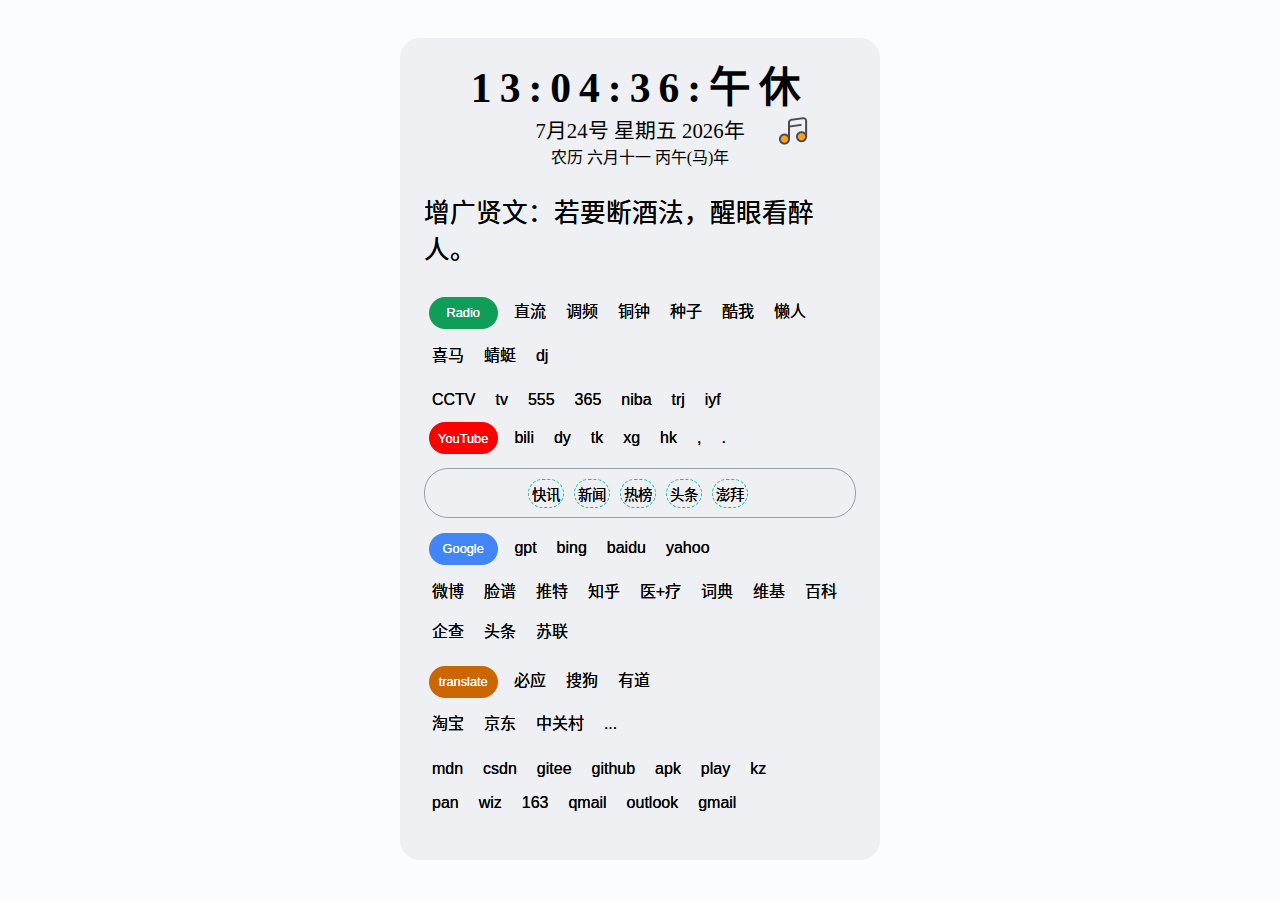
==== index.html @ 8d487eba "fv4fv4f4" ====
<!doctype html>
<html lang="zh-CN">
<head>
<meta charset="utf-8">
<meta http-equiv="X-UA-Compatible" content="IE=edge,chrome=1">
<title>lgc.ss</title>
<link rel="icon" href="0search.png">

<script>
if(/Android|webOS|iPhone|iPod|iPad|BlackBerry/i.test(navigator.userAgent)){
window.location.href='mini.html';
}else{}
</script>

<link rel="stylesheet" href="pc.css">
</head>

<body>
<main class="pcminibj">
<div class="kuandu">

<header class="sijianjz">
<div class="sengyinjz">
<span class="time">
<span id="shijian"></span>
</span>

<span class="sengyins" id="sengyin">
<img class="syimg" id="syanniu" src="1sengyin.png" alt="声音">
</span>
</div>
</header>

<section class="confucius">
<span id="ziyue"></span>
</section>

<article>
<div>
<button class="zhilian zgzs" zhilianurl="https://www.radio.cn/pc-portal/erji/radioStation.html">Radio</button>

<!-- 直流弹窗 -->
<button id="zlweisi">直流</button>
<!-- 直流遮罩层,点击任何地方关闭直流弹窗 -->
<div class="zlzzcs" id="zlzzc"></div>
<!-- 直流链接 -->
<div class="zllianjies" id="zllianjie">

<div>
<button class="zhilian" zhilianurl="https://ic6.101.ru:8000/stream/trust/mp3/128/263">大自然</button>
<button class="zhilian" zhilianurl="https://uk2.streamingpulse.com/ssl/vcr1">威尼斯</button>
<button class="zhilian" zhilianurl="https://mpc1.mediacp.eu/stream/globaltopcharts">贝多芬</button>
<button class="zhilian" zhilianurl="https://mpc1.mediacp.eu/stream/allchamberwithpiano">协奏曲</button>
</div>

<div>
<button class="zhilian" zhilianurl="https://mpc1.mediacp.eu/stream/solojazzguitar">吉他</button>
<button class="zhilian" zhilianurl="https://25083.live.streamtheworld.com/KUSCMP128_SC">古典</button>
<button class="zhilian" zhilianurl="https://ice1.streeemer.com:8020/radio.mp3">波束</button>
<button class="zhilian" zhilianurl="https://ais-sa5.cdnstream1.com/b22139_128mp3">爵士</button>
</div>

<div>
<button class="zhilian" zhilianurl="https://radiorecord.hostingradio.ru/rus96.aacp">混音</button>
<button class="zhilian" zhilianurl="https://listen.soulradio.us/us">经典</button>
<button class="zhilian" zhilianurl="https://gal.bitsyu.net/8102.php">古兰</button>
</div>

<div>
<button class="zhilian" zhilianurl="http://ezfm.cri.cn">轻松</button>
<button class="zhilian" zhilianurl="https://fm.douban.com">豆瓣</button>
</div>

</div>

<!-- fm弹窗 -->
<button id="fmweisi">调频</button>
<!-- fm遮罩层,点击任何地方关闭fm弹窗 -->
<div class="fmzzcs" id="fmzzc"></div>
<!-- fm链接 -->
<div class="fmlianjies" id="fmlianjie">

<div>
<button class="zhilian" zhilianurl="https://www.youtube.com/results?search_query=老梁通史">老梁</button>
<button class="zhilian" zhilianurl="https://www.youtube.com/@jackliu8858/playlists">听知识</button>
<button class="zhilian" zhilianurl="https://www.youtube.com/@user-zk3yu9gk4y/playlists">相声社</button>
</div>

<div>
<button class="zhilian" zhilianurl="https://www.youtube.com/results?search_query=韩钢">韩钢</button>
<button class="zhilian" zhilianurl="https://www.youtube.com/results?search_query=沈志华">沈志华</button>
<button class="zhilian" zhilianurl="https://www.youtube.com/results?search_query=袁腾飞会员">袁腾飞</button>
<button class="zhilian" zhilianurl="https://www.youtube.com/@Laozivip-up/videos">翟山鹰</button>
<!-- <button class="zhilian" zhilianurl="https://www.youtube.com/@Liyikanshijie">李毅</button>
<button class="zhilian" zhilianurl="https://www.youtube.com/hashtag/这就是中国">张维为</button>
<button class="zhilian" zhilianurl="https://www.youtube.com/@user-nw8oo2pk6w/videos">周孝正</button> -->
</div>

<div>
<button class="zhilian" zhilianurl="https://www.youtube.com/@tvbstalk/videos">新闻</button>
</div>

<div>
<!-- <button><mark>右派</mark></button> -->
<button class="zhilian" zhilianurl="https://www.rfi.fr/cn/直播">法广</button>
<button class="zhilian" zhilianurl="https://www.soundofhope.org/audio">希望之声</button>
<button class="zhilian" zhilianurl="https://rfa-ingest.akamaized.net/hls/live/2040699/RFA_AUDIO_LIVE1/master.m3u8">自由亚洲</button>
<button class="zhilian" zhilianurl="https://www.voachinese.com/live/audio/46">美国之音</button>
</div>

<div>
<button class="zhilian" zhilianurl="https://www.ntdtv.com/gb/television">唐人</button>
<button class="zhilian" zhilianurl="https://www.youtube.com/@MJ.history/playlists">明鏡歷史</button>
<button class="zhilian" zhilianurl="https://www.youtube.com/results?search_query=解密时刻">解密时刻</button>
<!-- <button class="zhilian" zhilianurl="https://www.youtube.com/@TieZhengRuShan/playlists">追查國際</button> -->
</div>

</div>

<button class="sousuo" sousuourl="https://tonzhon.com" s="/search?keyword=">铜钟</button>
<button class="sousuo" sousuourl="https://www.zz123.com" s="/search/?key=">种子</button>
<button class="sousuo" sousuourl="https://www.kuwo.cn" s="/search/list?key=">酷我</button>

<button class="sousuo" sousuourl="https://www.lrts.me" s="/search/book/">懒人</button>
<button class="sousuo" sousuourl="https://www.ximalaya.com" s="/so/">喜马</button>
<button class="sousuo" sousuourl="https://www.qingting.fm" s="/search/all/">蜻蜓</button>

<button class="sousuo" sousuourl="https://www.vvvdj.com" s="/search/so?key=">dj</button>
</div>

<div class="sxjianju">
<div>
<button class="sousuo" sousuourl="https://search.cctv.com" s="/search.php?qtext=">CCTV</button>

<!-- tv卫视弹窗 -->
<button id="tvweisi">tv</button>
<!-- tv遮罩层,点击任何地方关闭tv弹窗 -->
<div class="tvzzcs" id="tvzzc"></div>
<!-- tv卫视链接 -->
<div class="tvlianjies" id="tvlianjie">

<div>
<button class="zhilian" zhilianurl="https://tv.cctv.com/live/cctv13/">央视</button>
<button class="zhilian" zhilianurl="http://v.iqilu.com">山东</button>
<button class="zhilian" zhilianurl="http://www.hznet.tv/live/index.shtml?id=1">菏泽</button>
<button class="zhilian" zhilianurl="http://www.qtv.com.cn/live/tv/">青岛</button>
</div>

<div>
<button class="zhilian" zhilianurl="https://news.tvb.com/tc/live/83">香港</button>
<button class="zhilian" zhilianurl="http://www.imastv.com/live/live.shtml">澳门</button>
<button class="zhilian" zhilianurl="https://news.ttv.com.tw/Videolist">台湾</button>
</div>

<div>
<button class="zhilian" zhilianurl="https://www.gstv.com.cn/zxc.jhtml">甘肃</button>
<button class="zhilian" zhilianurl="http://www.xjtvs.com.cn/jlmxjtv2022/2wzgbcslm/zb/29322654.shtml">新疆</button>
<button class="zhilian" zhilianurl="https://www.btzx.com.cn/special/bofang/btzxjmd/index.shtml">兵团</button>
<button class="zhilian" zhilianurl="https://www.nmtv.cn/folder84/folder86/folder137">内蒙</button>
<button class="zhilian" zhilianurl="https://www.vtibet.cn/html/CHAL1492477520535104/2021111212835975309/index.shtml">西藏</button>
</div>

<div>
<button class="zhilian" zhilianurl="https://www.btime.com/btv/btvsy_index">北京</button>
<button class="zhilian" zhilianurl="https://live.kankanews.com/huikan">上海</button>
<button class="zhilian" zhilianurl="https://www.gdtv.cn/tvChannelDetail/43">广东</button>
<button class="zhilian" zhilianurl="https://www.sztv.com.cn/dianshi.shtml?id=7867">深圳</button>
<button class="zhilian" zhilianurl="https://www.gzstv.com/tv/ch01">贵州</button>
</div>

</div>

<button class="sousuo" sousuourl="https://www.555yy1.com" s="/vodsearch/-------------.html?wd=">555</button>
<button class="sousuo" sousuourl="https://www.cctv365.co" s="/vodsearch/-------------.html?wd=">365</button>
<button class="weiba" weibaurl="https://www.nivod.tv" s="/search.html?keyword=" sq="&catId=1">niba</button>
<button class="sousuo" sousuourl="https://www.tangrenjie.tv" s="/vod/search.html?wd=">trj</button>
<button class="sousuo" sousuourl="https://www.iyf.tv" s="/search/">iyf</button>
</div>

<div>
<button class="sousuo youtube" sousuourl="https://www.youtube.com" s="/results?search_query=">YouTube</button>
<button class="sousuo" sousuourl="https://search.bilibili.com" s="/all?keyword=">bili</button>
<!-- <button class="sousuo" sousuourl="https://www.kuaishou.com" s="/search/video?searchKey=">ks</button> -->
<button class="sousuo" sousuourl="https://www.douyin.com" s="/search/">dy</button>
<button class="sousuo" sousuourl="https://www.tiktok.com" s="/search?q=">tk</button>
<button class="sousuo" sousuourl="https://www.ixigua.com" s="/search/">xg</button>
<button class="sousuo" sousuourl="https://www.baidu.com" s="/sf/vsearch?pd=video&tn=&wd=">hk</button>
<button class="sousuo" sousuourl="https://www.xvideos.com" s="/?k=">,</button>
<button class="sousuo" sousuourl="https://missav.com/cn" s="/search/">.</button>
</div>
</div>

<ul id="lianxiang"></ul>
<div class="txhezis" id="txhezi">

<form class="formkuan" action="https://www.bing.com/search?setmkt=en-US&" autocapitalize="off" autocorrect="off" autocomplete="off" spellcheck="false" target="_blank">
<input class="inputkuan" id="searchinput" type="search" name="q">
</form>

<div class="qingcus" id="qingcu">
<span class="svgtubiao">
<svg focusable="false" xmlns="http://www.w3.org/2000/svg" viewBox="0 0 24 24"><path d="M19 6.41L17.59 5 12 10.59 6.41 5 5 6.41 10.59 12 5 17.59 6.41 19 12 13.41 17.59 19 19 17.59 13.41 12z"></path></svg>
</span>
</div>

<div class="newss" id="news">
<div class="swiper">
<div class="swiper-wrapper">

<div class="swiper-slide">
<button class="zhilian xinwen" zhilianurl="https://www.google.com/alerts">快讯</button>
<button class="zhilian xinwen" zhilianurl="https://news.google.com/home?hl=en-US">新闻</button>
<button class="zhilian xinwen" zhilianurl="https://top.baidu.com/board?tab=realtime">热榜</button>
<button class="zhilian xinwen" zhilianurl="https://i.snssdk.com/feoffline/hotspot_and_local/html/hot_list/index.html">头条</button>
<button class="zhilian xinwen" zhilianurl="https://m.thepaper.cn/">澎拜</button>
<button class="zhilian xinwen" zhilianurl="https://www.fmprc.gov.cn/">外交部</button>

<button class="zhilian xinwen" zhilianurl="https://cn.wsj.com">华尔街</button>
<button class="zhilian xinwen" zhilianurl="https://cn.nytimes.com">纽约</button>
<button class="zhilian xinwen" zhilianurl="https://www.rfi.fr/cn/">法广</button>
<button class="zhilian xinwen" zhilianurl="https://www.dw.com/zh/">德国</button>
<button class="zhilian xinwen" zhilianurl="https://sputniknews.cn">苏联</button>

<button class="zhilian xinwen" zhilianurl="https://www.ntdtv.com/gb/instant-news.html">唐人</button>
<button class="zhilian xinwen" zhilianurl="https://www.rfa.org/mandarin/Xinwen">亚洲</button>
<button class="zhilian xinwen" zhilianurl="https://www.voachinese.com/z/1739">美音</button>
<button class="zhilian xinwen" zhilianurl="https://cn.yna.co.kr/news">韩国</button>
<button class="zhilian xinwen" zhilianurl="https://www.6parknews.com/newspark/index.php?type=1">留园</button>
<button class="zhilian xinwen" zhilianurl="https://www.epochtimes.com/gb/instant-news.htm">纪元</button>

<button class="zhilian xinwen" zhilianurl="https://imil.ifeng.com/shanklist/14-35083-">军情</button>
<button class="zhilian xinwen" zhilianurl="https://m.weibo.cn/p/106003type=25&t=3&disable_hot=1&filter_type=realtimehot">微博</button>
<button class="zhilian xinwen" zhilianurl="https://www.zhihu.com/billboard">知乎</button>
<button class="zhilian xinwen" zhilianurl="https://www.chinaz.com">站长</button>
<button class="zhilian xinwen" zhilianurl="https://www.ithome.com">科技</button>

<button class="zhilian yingsi" zhilianurl="https://piaofang.maoyan.com">票房</button>
<button class="zhilian yingsi" zhilianurl="https://i.maoyan.com/asgard/board/aggregation">猫眼</button>
<button class="zhilian yingsi" zhilianurl="https://m.douban.com/movie">豆瓣</button>
<button class="zhilian yingsi" zhilianurl="https://m.bilibili.com/ranking">哔哩</button>

<button class="zhilian yinyue" zhilianurl="https://music.163.com/playlist?id=19723756">网易</button>
<button class="zhilian yinyue" zhilianurl="https://m.kuwo.cn/newh5app/ranklist">酷我</button>
<button class="zhilian yinyue" zhilianurl="https://i.y.qq.com/n2/m/?tab=toplist">企鹅</button>
<button class="zhilian yinyue" zhilianurl="https://m.kugou.com/rank/list">酷狗</button>
</div>

</div>
</div>
</div>

</div>

<div class="sxjianju">
<div>
<button class="sousuo google" sousuourl="https://www.google.com" s="/search?q=">Google</button>
<button class="zhilian" zhilianurl="https://chatbot.theb.ai/#/chat/">gpt</button>
<button class="sousuo" sousuourl="https://www.bing.com/search?setmkt=en-US" s="&q=">bing</button>
<button class="sousuo" sousuourl="https://www.baidu.com" s="/s?wd=">baidu</button>
<button class="sousuo" sousuourl="https://search.yahoo.com" s="/search?p=">yahoo</button>
</div>

<div>
<button class="sousuo" sousuourl="https://s.weibo.com" s="/weibo?q=">微博</button>
<button class="sousuo" sousuourl="https://www.facebook.com" s="/watch/search/?q=">脸谱</button>
<button class="sousuo" sousuourl="https://twitter.com" s="/search?q=">推特</button>
<!-- <button class="sousuo" sousuourl="https://www.zhihu.com" s="/search?type=content&q=">{知乎}</button> -->
<button class="sousuo" sousuourl="https://www.google.com" s="/search?q=知乎 ">知乎</button>
<button class="sousuo" sousuourl="https://mingyi.sogou.com" s="/mingyi?query=">医+疗</button>
<button class="sousuo" sousuourl="https://dict.baidu.com" s="/s?wd=">词典</button>
<button class="sousuo" sousuourl="https://zh.wikipedia.org" s="/wiki/">维基</button>
<button class="sousuo" sousuourl="https://baike.baidu.com" s="/item/">百科</button>
<button class="sousuo" sousuourl="https://aiqicha.baidu.com" s="/m/s?q=">企查</button>
<button class="sousuo" sousuourl="https://so.toutiao.com" s="/search?dvpf=pc&source=input&keyword=">头条</button>
<button class="sousuo" sousuourl="https://yandex.com" s="/search/?text=">苏联</button>
</div>
</div>

<div>
<button class="sousuo googlefy" sousuourl="https://translate.google.com" s="/?sl=auto&tl=auto&text=">translate</button>
<button class="sousuo" sousuourl="https://www.bing.com" s="/translator?text=">必应</button>
<button class="sousuo" sousuourl="https://fanyi.sogou.com" s="/text?keyword=">搜狗</button>
<button class="sousuo" sousuourl="https://dict.youdao.com" s="/w/">有道</button>
<!-- <button class="sousuo" sousuourl="https://www.lljyj.com" s="/search/?q=">诗文</button> -->
</div>

<div>
<button class="sousuo" sousuourl="http://s.taobao.com" s="/search?q=">淘宝</button>
<button class="sousuo" sousuourl="https://search.jd.com" s="/Search?keyword=">京东</button>
<button class="sousuo" sousuourl="https://detail.zol.com.cn" s="/index.php?c=SearchList&kword=">中关村</button>
<button class="zhilian gengduo" zhilianurl="gengduo.html">...</button>
</div>

<div class="sxjianju">
<div>
<button class="sousuo" sousuourl="https://developer.mozilla.org/zh-CN" s="/search?q=">mdn</button>
<button class="sousuo" sousuourl="https://so.csdn.net" s="/so/search?q=">csdn</button>
<button class="sousuo" sousuourl="https://search.gitee.com" s="/?q=">gitee</button>
<button class="sousuo" sousuourl="https://github.com" s="/search?q=">github</button>
<button class="sousuo" sousuourl="https://apkpure.com" s="/cn/search?q=">apk</button>
<button class="sousuo" sousuourl="https://play.google.com" s="/store/search?q=">play</button>
<button class="sousuo" sousuourl="https://chrome.google.com/webstore" s="/search/">kz</button>
</div>

<div>
<button class="zhilian" zhilianurl="https://pan.baidu.com">pan</button>
<button class="zhilian" zhilianurl="https://www.wiz.cn/xapp">wiz</button>
<button class="zhilian" zhilianurl="https://mail.163.com">163</button>
<button class="zhilian" zhilianurl="https://mail.qq.com">qmail</button>
<button class="zhilian" zhilianurl="https://outlook.live.com/owa/">outlook</button>
<button class="zhilian" zhilianurl="https://mail.google.com">gmail</button>
</div>
</div>
</article>

<footer>
<div class="tqtxhz">
<!--
city=武汉 青岛 菏泽 6f7176
https://tianqiapi.com/api.php?&align=center&fontsize=10&color=e3790d&skin=banana&city=青岛
-->
<iframe class="huangse" width="100%" height="15" scrolling="no" frameborder="0" allowtransparency="true" src="https://tianqiapi.com/api.php?style=tc&align=center&fontsize=10&color=6f7176&city=青岛"></iframe>

<!-- 武汉cityid=537 青岛=1407 菏泽=1543 -->
<!-- <span class="zhilian tqlianjie" zhilianurl="https://html5.moji.com/tpd/mojiweatheraggr/index.html#/home?cityid=1407"></span> -->
<span class="zhilian tqlianjie" zhilianurl="https://e.weather.com.cn/mweather/101200101.shtml"></span>
</div>
</footer>

</div>
</main>
<script src="sengyin.js"></script>
<script src="shijian.js"></script>
<script src="ziyue.js"></script>

<script src="huadong.min.js"></script>
<script src="huadong.js"></script>

<script src="jquery.js"></script>
<script src="pcsousuo.js"></script>
</body>
</html>
---- pc.css ----
body,div,summary,button,ul,input{
margin:0;
padding:0;
list-style:none;
list-style-type:none;
border:none;
outline:none;
-webkit-tap-highlight-color:transparent;
}
body{
margin:3% auto;
/* font-family:KaiTi; */
color:rgb(0,0,0);
/* 美化可无 */
background-image:url(https://open.saintic.com/api/bingPic);
background-repeat:no-repeat;
background-attachment:fixed;
background-color:rgb(251,252,255);
/* border:1px solid rgb(0,0,0); */
}
/* background-position:center center;
https://bing.ioliu.cn */

.pcminibj{
margin:auto;
padding:1rem 0;
width:30rem;
border-radius:20px;
/* background-color:rgb(232,235,240); */
background-color:rgba(232,235,240,.7);
/* border:1px solid rgb(0,0,0); */
}

.kuandu{
margin:auto;
width:90%;
/* border:1px solid rgb(0,0,0); */
}

.sijianjz{
text-align:center;
/* margin:0 auto;
width:100%; */
/* border:1px solid rgb(220,0,0); */
}
.sengyinjz{
display:inline-block;
}

.time,
.confucius{
font-family:KaiTi;
}

.time{
display:inline-block;
text-align:center;
user-select:none;
cursor:help;
/* background-color:rgba(0,0,0,.3); */
}
#sizong{
font-size:2.6rem;
font-weight:700;
letter-spacing:.5rem;
white-space:nowrap;
}
#gongli{
font-size:1.3rem;
}
#yinli{
font-size:1rem;
}
#sengri{
font-size:1rem;
color:rgb(255,0,0);
/* background-color:rgba(90,0,0,.3); */
/* display:none; */
}

.sengyins{
position:absolute;
}
.syimg{
position:absolute;
top:3.8rem;
right:0;
width:2rem;
background-repeat:no-repeat!important;
cursor:pointer;
/* border:1px solid rgb(100,200,100); */
}

.confucius{
margin:1.5rem 0;
/* border:1px solid rgb(0,0,0); */
}
.confucius details{
font-size:1.3rem;
color:rgb(60,70,90);
}
.confucius,
.confucius summary{
font-size:1.6rem;
color:rgb(0,0,0);
text-shadow:0 0 0 rgb(0,0,0);
}

.sxjianju{
margin:.6rem auto;
/* border:1px solid rgb(220,0,0); */
}

button{
margin:.3rem;
padding:.2rem;
font-size:1rem;
text-shadow:0 0 0 rgb(0,0,0);
background-color:transparent;
cursor:pointer;
/* border:1px solid rgb(0,0,0); */
}
.zgzs,
.youtube,
.google,
.googlefy{
height:2rem;
width:4.3rem;
border-radius:20px;
font-size:.8rem;
color:rgb(255,255,255);
text-shadow:0 0 0 rgb(255,255,255);
}
.zgzs{background-color:rgb(15,157,88);}
.youtube{background-color:rgb(255,0,0);}
.google{background-color:rgb(66,133,244);}
.googlefy{background-color:rgb(204,102,0);}

/* tv遮罩层 */
.zlzzcs,
.fmzzcs,
.tvzzcs{
display:none;
position:fixed;
top:0;
left:0;
right:0;
bottom:0;
z-index:2;
background-color:transparent;
}
.zllianjies,
.fmlianjies,
.tvlianjies{
display:none;
position:absolute;
border-radius:9px;
z-index:2;
}
.zllianjies{
background-color:rgba(160,170,222,.9);
}
.fmlianjies{
background-color:rgba(200,200,160,.9);
}
.tvlianjies{
background-color:rgba(255,230,200,.9);
}

/* 弹性布局,输入框,清除按钮,新闻 */
.txhezis{
display:flex;
flex:1;
align-items:center;
border:1px solid rgb(150,160,170);
border-radius:24px;
background-color:transparent;
}
.formkuan,
.inputkuan{
width:100%;
}
.inputkuan{
display:flex;
height:3rem;
padding:0 1rem;
font-size:1.1rem;
background-color:transparent;
transition:box-shadow 1s;
/* border:1px solid rgb(200,0,0); */
}

.qingcus{
display:none;
padding-right:.6rem;
/* border:1px solid rgb(200,0,0); */
}
.svgtubiao{
display:flex;
width:1.7rem;
height:1.7rem;
fill:rgb(50,50,50);
cursor:pointer;
}

#lianxiang{
display:none;
position:relative;
margin-top:-20rem;
height:20rem;
/* width:100%; */
border-radius:24px 24px 0 0;
box-shadow:0 -1px 3px rgb(200,200,200);
/* background-color:rgb(255,255,255); */
background-color:rgba(255,255,255,.9);
}
#lianxiang li{
padding:0 1rem;
line-height:2.5rem;
font-size:1rem;
white-space:nowrap;
overflow:auto;
}
#lianxiang li:hover,
#lianxiang li.active{
background-color:rgb(232,235,240);
cursor:pointer;
}
/* 新闻滑动 */
.newss{
display:flex;
position:absolute;
left:0;
right:0;
margin:auto;
width:14.6rem;
/* background-color:rgb(200,0,0); */
}
.newss .zhilian{
font-size:.9rem;
border-radius:20px;
}
.newss .xinwen{
border:1px dashed rgb(23,188,162);
/* background-color:rgb(174,18,16,.2); */
}
.newss .yingsi{
border:1px dashed rgb(66,133,244);
}
.newss .yinyue{
border:1px dashed rgb(255,136,0);
}
.swiper{
display:flex;
overflow:hidden;
white-space:nowrap;
}
.swiper-wrapper,
.swiper-slide{
display:flex;
}

.tqtxhz{
display:flex;
}
.tqlianjie{
position:absolute;
left:0;
right:0;
margin:auto;
height:.9rem;
width:13rem;
/* border:1px solid rgb(200,0,0); */
}
/* .baise{
display:none;
} */

/* 净面 */
::-webkit-search-cancel-button,
::-webkit-details-marker,
::-webkit-scrollbar,
/* [miniweb=light] .sengyins, */
/* [miniweb=light] .huangse, */
[miniweb=light] .confucius,
[miniweb=light] article{
appearance:none;
display:none;
}

html[miniweb=light] body{
margin:12rem auto;
color:rgb(255,255,255);
/* background-image:radial-gradient(500px 150px,rgb(70,152,255,.3),rgb(251,252,255));
background-repeat:no-repeat!important;
background-attachment:scroll; */
}

[miniweb=light] .pcminibj,
[miniweb=light] .kuandu{
width:100%;
background-color:transparent;
/* border:1px solid rgb(0,0,0); */
}

[miniweb=light] .time,
[miniweb=light] #sizong{
width:100%;
font-family:Arial Black;
font-size:5rem;
font-weight:900;
/* border:1px solid rgb(0,0,0); */
}

[miniweb=light] .syimg{
top:9rem;
right:4rem;
}

/* [miniweb=light] .baise, */
[miniweb=light] .huangse,
[miniweb=light] .tqlianjie{
margin-top:2rem;
}

@media (prefers-color-scheme:dark){
body{
color:rgb(255,255,255);
background-color:rgb(51,52,53);
}

.pcminibj{
/* background-color:rgb(61,62,63); */
background-color:rgba(61,62,63,.7);
}

.confucius,.confucius summary,
button{
color:rgb(255,255,255);
}
.confucius details{color:rgb(215,216,219);}

.zllianjies{
background-color:rgba(61,72,90,.9);
}
.fmlianjies{
background-color:rgba(51,52,80,.9);
}
.tvlianjies{
background-color:rgba(150,50,80,.9);
}

.txhezis{
border:1px solid rgb(93,96,100);
}
.inputkuan{
color:rgb(255,255,255);
}

.svgtubiao{fill:rgb(255,255,255);}

#lianxiang{
box-shadow:0 -1px 3px rgb(41,42,43);
/* background-color:rgb(51,52,53); */
background-color:rgba(51,52,53,.9);
}
#lianxiang li:hover,
#lianxiang li.active{
/* background-color:rgb(61,62,63); */
background-color:rgb(71,72,73);
}

/* html[miniweb=light] body{
background-color:rgb(32,33,36);
background-image:radial-gradient(500px 150px,rgb(7,193,96,.2),rgb(32,33,36));
} */

}
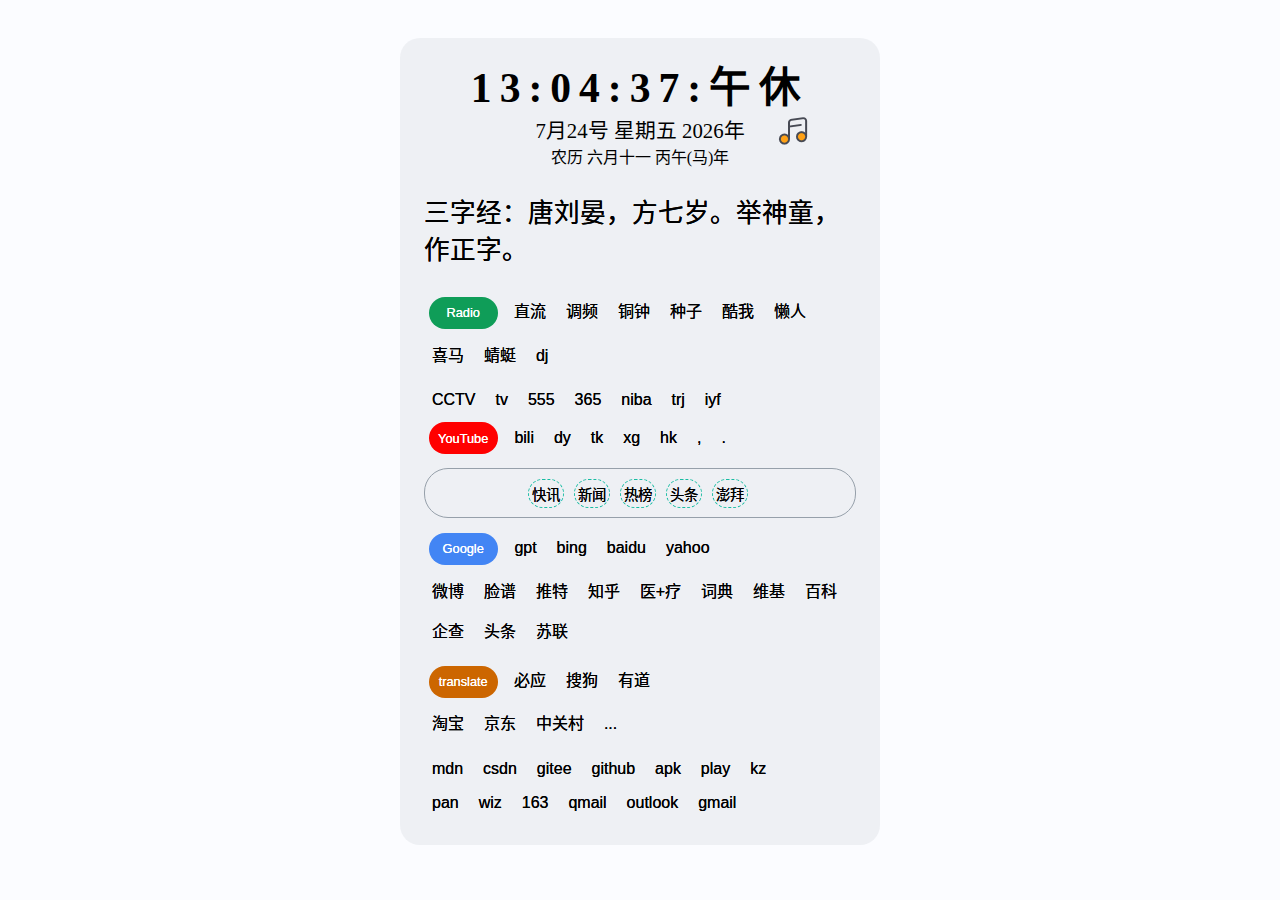
==== commit b43f16b2: "uygtuj7868v" ====
--- a/index.html
+++ b/index.html
@@ -68,7 +68,6 @@
 
 <div>
 <button class="zhilian" zhilianurl="http://ezfm.cri.cn">轻松</button>
-<button class="zhilian" zhilianurl="https://fm.douban.com">豆瓣</button>
 </div>
 
 </div>
@@ -81,9 +80,21 @@
 <div class="fmlianjies" id="fmlianjie">
 
 <div>
-<button class="zhilian" zhilianurl="https://www.youtube.com/results?search_query=老梁通史">老梁</button>
-<button class="zhilian" zhilianurl="https://www.youtube.com/@jackliu8858/playlists">听知识</button>
-<button class="zhilian" zhilianurl="https://www.youtube.com/@user-zk3yu9gk4y/playlists">相声社</button>
+<button class="zhilian" zhilianurl="https://www.youtube.com/@ybw9016/playlists">曲艺</button>
+</div>
+
+<div>
+<button class="zhilian" zhilianurl="https://www.youtube.com/@thePeggy/playlists">唱片</button>
+<button class="zhilian" zhilianurl="https://www.youtube.com/results?search_query=龚秋霞">龚秋霞</button>
+<button class="zhilian" zhilianurl="https://www.youtube.com/results?search_query=吴莺音">吴莺音</button>
+<button class="zhilian" zhilianurl="https://www.youtube.com/results?search_query=李香兰">李香兰</button>
+<button class="zhilian" zhilianurl="https://www.youtube.com/results?search_query=周璇">周璇</button>
+</div>
+
+<div>
+<button class="zhilian" zhilianurl="https://www.youtube.com/@jackliu8858/playlists">听书</button>
+<button class="zhilian" zhilianurl="https://www.youtube.com/results?search_query=老梁通史">梁宏达</button>
+<button class="zhilian" zhilianurl="https://www.youtube.com/@user-hl3lc5jv9t/videos">郭德纲</button>
 </div>
 
 <div>
@@ -314,17 +325,18 @@
 </article>
 
 <footer>
-<div class="tqtxhz">
 <!--
-city=武汉 青岛 菏泽 6f7176
+city=武汉 青岛 菏泽
 https://tianqiapi.com/api.php?&align=center&fontsize=10&color=e3790d&skin=banana&city=青岛
 -->
-<iframe class="huangse" width="100%" height="15" scrolling="no" frameborder="0" allowtransparency="true" src="https://tianqiapi.com/api.php?style=tc&align=center&fontsize=10&color=6f7176&city=青岛"></iframe>
 
 <!-- 武汉cityid=537 青岛=1407 菏泽=1543 -->
 <!-- <span class="zhilian tqlianjie" zhilianurl="https://html5.moji.com/tpd/mojiweatheraggr/index.html#/home?cityid=1407"></span> -->
+
+<span id="tqyubao"></span>
+<!-- <span id="tqjingmian"></span> -->
+<!-- <iframe class="huangse" id="tqyubao" width="100%" height="15" scrolling="no" frameborder="0" allowtransparency="true"></iframe> -->
 <span class="zhilian tqlianjie" zhilianurl="https://e.weather.com.cn/mweather/101200101.shtml"></span>
-</div>
 </footer>
 
 </div>
--- a/pc.css
+++ b/pc.css
@@ -12,14 +12,19 @@
 /* font-family:KaiTi; */
 color:rgb(0,0,0);
 /* 美化可无 */
-background-image:url(https://open.saintic.com/api/bingPic);
+/* background-image:url(https://open.saintic.com/api/bingPic); */
+/* background-image:url(https://www.guanyujiang.com/api/bingapi.php?rand=); */
+/* background-image:url(https://api.dujin.org/bing/1920.php); */
+background-image:url(https://www.yuanxiapi.cn/api/bing/);
 background-repeat:no-repeat;
 background-attachment:fixed;
+background-position:center center;
 background-color:rgb(251,252,255);
 /* border:1px solid rgb(0,0,0); */
 }
-/* background-position:center center;
-https://bing.ioliu.cn */
+/*
+https://bing.ioliu.cn
+*/
 
 .pcminibj{
 margin:auto;
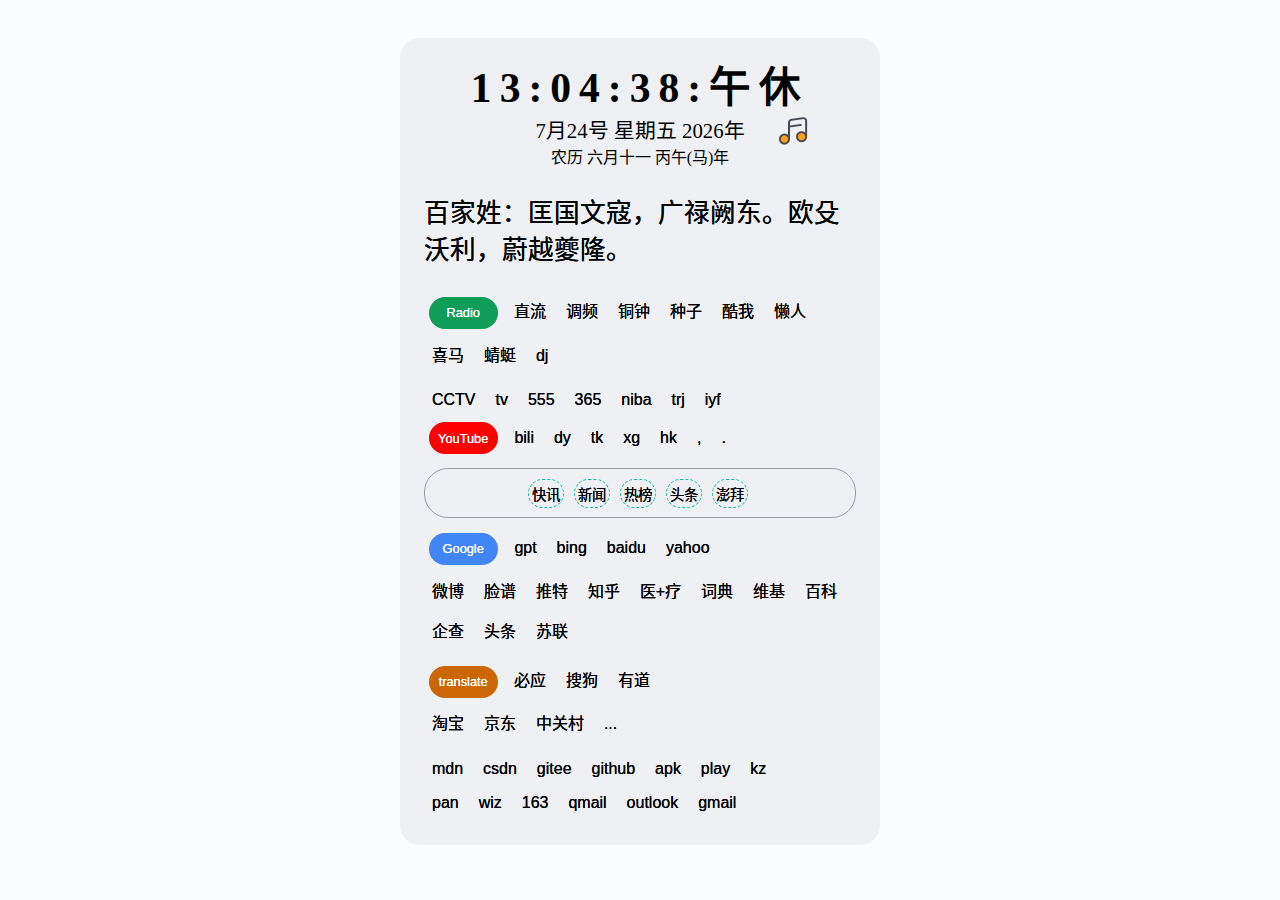
==== commit b365271f: "67tt6" ====
--- a/index.html
+++ b/index.html
@@ -81,6 +81,11 @@
 
 <div>
 <button class="zhilian" zhilianurl="https://www.youtube.com/@ybw9016/playlists">曲艺</button>
+<button class="zhilian" zhilianurl="https://www.youtube.com/results?search_query=高元钧">高元钧</button>
+<button class="zhilian" zhilianurl="https://www.youtube.com/results?search_query=山东快书">快书</button>
+<button class="zhilian" zhilianurl="https://www.youtube.com/results?search_query=河南坠子">坠子</button>
+
+<button class="zhilian" zhilianurl="https://www.youtube.com/@equiplifenow/playlists">讲道</button>
 </div>
 
 <div>
@@ -93,8 +98,10 @@
 
 <div>
 <button class="zhilian" zhilianurl="https://www.youtube.com/@jackliu8858/playlists">听书</button>
-<button class="zhilian" zhilianurl="https://www.youtube.com/results?search_query=老梁通史">梁宏达</button>
 <button class="zhilian" zhilianurl="https://www.youtube.com/@user-hl3lc5jv9t/videos">郭德纲</button>
+<button class="zhilian" zhilianurl="https://www.youtube.com/results?search_query=马三立">马三立</button>
+<button class="zhilian" zhilianurl="https://www.youtube.com/results?search_query=刘宝瑞">刘宝瑞</button>
+<button class="zhilian" zhilianurl="https://www.youtube.com/@user-sv3gf8gw1v/playlists">有声</button>
 </div>
 
 <div>
@@ -102,6 +109,7 @@
 <button class="zhilian" zhilianurl="https://www.youtube.com/results?search_query=沈志华">沈志华</button>
 <button class="zhilian" zhilianurl="https://www.youtube.com/results?search_query=袁腾飞会员">袁腾飞</button>
 <button class="zhilian" zhilianurl="https://www.youtube.com/@Laozivip-up/videos">翟山鹰</button>
+<button class="zhilian" zhilianurl="https://www.youtube.com/results?search_query=老梁通史">老梁</button>
 <!-- <button class="zhilian" zhilianurl="https://www.youtube.com/@Liyikanshijie">李毅</button>
 <button class="zhilian" zhilianurl="https://www.youtube.com/hashtag/这就是中国">张维为</button>
 <button class="zhilian" zhilianurl="https://www.youtube.com/@user-nw8oo2pk6w/videos">周孝正</button> -->
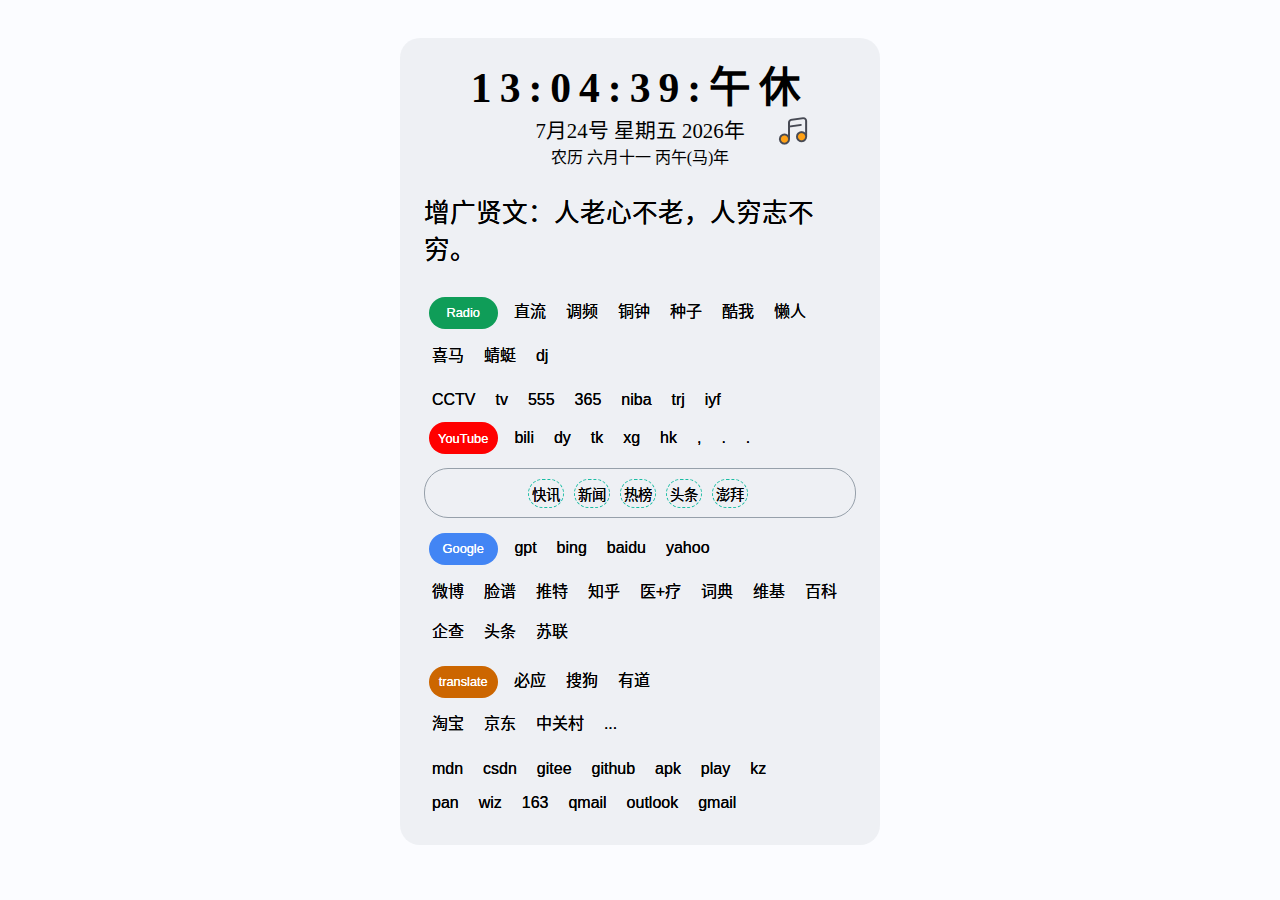
==== commit d70786c4: "nbg67g" ====
--- a/index.html
+++ b/index.html
@@ -206,6 +206,7 @@
 <button class="sousuo" sousuourl="https://www.baidu.com" s="/sf/vsearch?pd=video&tn=&wd=">hk</button>
 <button class="sousuo" sousuourl="https://www.xvideos.com" s="/?k=">,</button>
 <button class="sousuo" sousuourl="https://missav.com/cn" s="/search/">.</button>
+<button class="sousuo" sousuourl="https://hlj.fun" s="/search/">.</button>
 </div>
 </div>
 
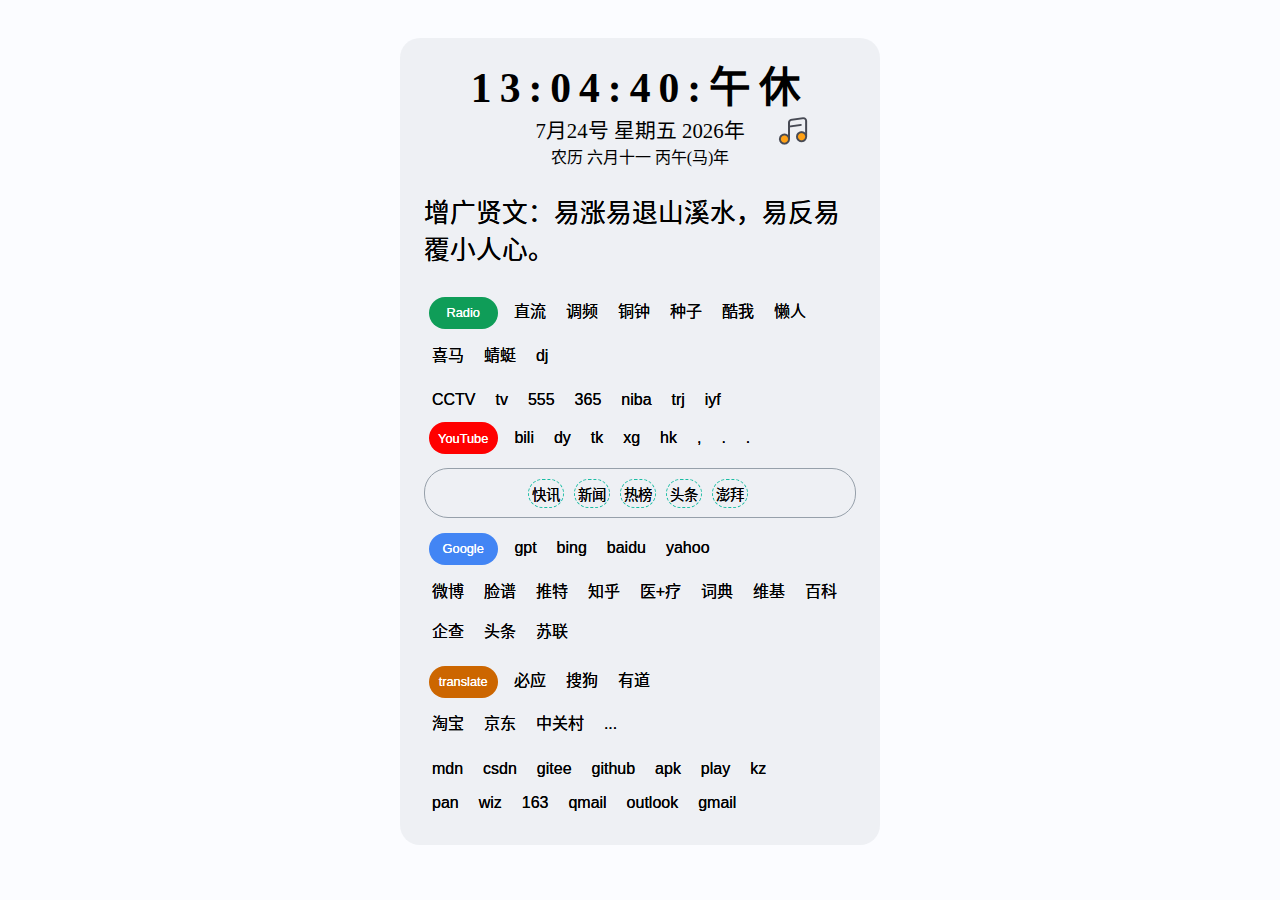
==== commit d9f0cb77: "ggg6g6" ====
--- a/index.html
+++ b/index.html
@@ -334,10 +334,6 @@
 </article>
 
 <footer>
-<!--
-city=武汉 青岛 菏泽
-https://tianqiapi.com/api.php?&align=center&fontsize=10&color=e3790d&skin=banana&city=青岛
--->
 
 <!-- 武汉cityid=537 青岛=1407 菏泽=1543 -->
 <!-- <span class="zhilian tqlianjie" zhilianurl="https://html5.moji.com/tpd/mojiweatheraggr/index.html#/home?cityid=1407"></span> -->
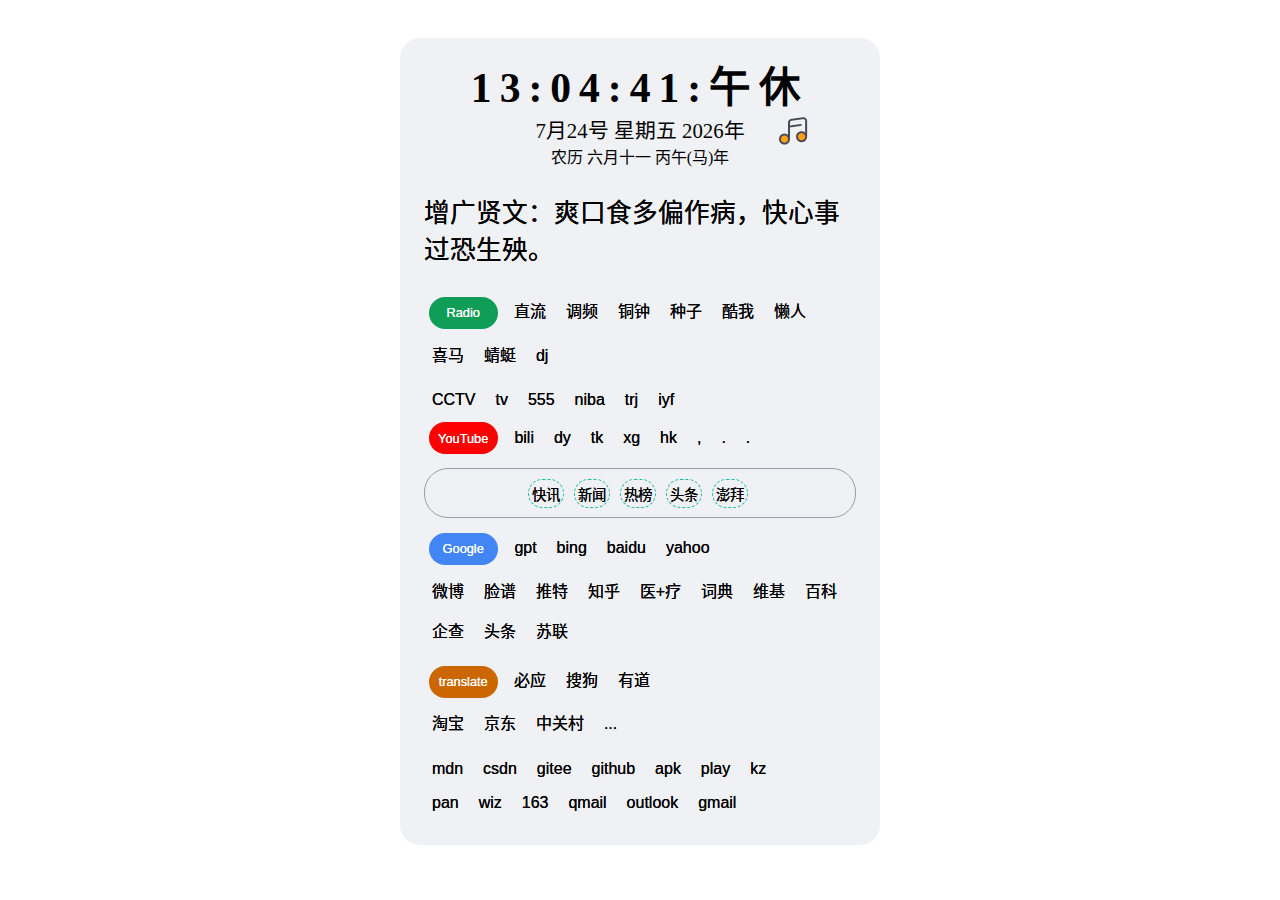
==== commit 5495a5d8: "FG6F" ====
--- a/index.html
+++ b/index.html
@@ -188,12 +188,17 @@
 </div>
 
 </div>
-
-<button class="sousuo" sousuourl="https://www.555yy1.com" s="/vodsearch/-------------.html?wd=">555</button>
+<!-- <button class="sousuo" sousuourl="https://www.555yy1.com" s="/vodsearch/-------------.html?wd=">555</button>
 <button class="sousuo" sousuourl="https://www.cctv365.co" s="/vodsearch/-------------.html?wd=">365</button>
 <button class="weiba" weibaurl="https://www.nivod.tv" s="/search.html?keyword=" sq="&catId=1">niba</button>
-<button class="sousuo" sousuourl="https://www.tangrenjie.tv" s="/vod/search.html?wd=">trj</button>
-<button class="sousuo" sousuourl="https://www.iyf.tv" s="/search/">iyf</button>
+<button class="sousuo" sousuourl="https://www.tangrenjie.one" s="/index.php/vod/search.html?wd=">trj</button>
+<button class="sousuo" sousuourl="https://www.iyf.tv" s="/search/">iyf</button> -->
+
+<button class="zhilian" zhilianurl="https://v5deo.com">555</button>
+<button class="zhilian" zhilianurl="https://www.nbyy.cc">niba</button>
+<button class="zhilian" zhilianurl="https://www.tangrenjie.one">trj</button>
+<button class="zhilian" zhilianurl="https://m.iyf.tv">iyf</button>
+
 </div>
 
 <div>
@@ -334,14 +339,15 @@
 </article>
 
 <footer>
-
-<!-- 武汉cityid=537 青岛=1407 菏泽=1543 -->
-<!-- <span class="zhilian tqlianjie" zhilianurl="https://html5.moji.com/tpd/mojiweatheraggr/index.html#/home?cityid=1407"></span> -->
-
 <span id="tqyubao"></span>
 <!-- <span id="tqjingmian"></span> -->
 <!-- <iframe class="huangse" id="tqyubao" width="100%" height="15" scrolling="no" frameborder="0" allowtransparency="true"></iframe> -->
+
 <span class="zhilian tqlianjie" zhilianurl="https://e.weather.com.cn/mweather/101200101.shtml"></span>
+
+<!-- 武汉cityid=537 青岛=1407 菏泽=1543 -->
+<!-- <span class="zhilian tqlianjie" zhilianurl="https://html5.moji.com/tpd/mojiweatheraggr/index.html#/home?cityid=1407"></span> -->
+
 </footer>
 
 </div>
--- a/pc.css
+++ b/pc.css
@@ -12,19 +12,17 @@
 /* font-family:KaiTi; */
 color:rgb(0,0,0);
 /* 美化可无 */
+/* background-color:rgb(251,252,255); */
+/* background-image:url(bendibeijing.jpg); */
 /* background-image:url(https://open.saintic.com/api/bingPic); */
-/* background-image:url(https://www.guanyujiang.com/api/bingapi.php?rand=); */
-/* background-image:url(https://api.dujin.org/bing/1920.php); */
-background-image:url(https://www.yuanxiapi.cn/api/bing/);
+/* background-image:url(https://www.guanyujiang.com/api/bingapi.php); */
+background-image:url(https://api.dujin.org/bing/1920.php);
+
 background-repeat:no-repeat;
 background-attachment:fixed;
 background-position:center center;
-background-color:rgb(251,252,255);
-/* border:1px solid rgb(0,0,0); */
-}
-/*
-https://bing.ioliu.cn
-*/
+/* border:1px solid rgb(0,0,0); */
+}
 
 .pcminibj{
 margin:auto;
@@ -265,9 +263,6 @@
 display:flex;
 }
 
-.tqtxhz{
-display:flex;
-}
 .tqlianjie{
 position:absolute;
 left:0;
@@ -285,15 +280,15 @@
 ::-webkit-search-cancel-button,
 ::-webkit-details-marker,
 ::-webkit-scrollbar,
-/* [miniweb=light] .sengyins, */
-/* [miniweb=light] .huangse, */
-[miniweb=light] .confucius,
-[miniweb=light] article{
+/* [miniweb=jingmian] .sengyins, */
+/* [miniweb=jingmian] .huangse, */
+[miniweb=jingmian] .confucius,
+[miniweb=jingmian] article{
 appearance:none;
 display:none;
 }
 
-html[miniweb=light] body{
+html[miniweb=jingmian] body{
 margin:12rem auto;
 color:rgb(255,255,255);
 /* background-image:radial-gradient(500px 150px,rgb(70,152,255,.3),rgb(251,252,255));
@@ -301,15 +296,15 @@
 background-attachment:scroll; */
 }
 
-[miniweb=light] .pcminibj,
-[miniweb=light] .kuandu{
+[miniweb=jingmian] .pcminibj,
+[miniweb=jingmian] .kuandu{
 width:100%;
 background-color:transparent;
 /* border:1px solid rgb(0,0,0); */
 }
 
-[miniweb=light] .time,
-[miniweb=light] #sizong{
+[miniweb=jingmian] .time,
+[miniweb=jingmian] #sizong{
 width:100%;
 font-family:Arial Black;
 font-size:5rem;
@@ -317,15 +312,20 @@
 /* border:1px solid rgb(0,0,0); */
 }
 
-[miniweb=light] .syimg{
+[miniweb=jingmian] .syimg{
 top:9rem;
 right:4rem;
 }
 
-/* [miniweb=light] .baise, */
-[miniweb=light] .huangse,
-[miniweb=light] .tqlianjie{
+/* [miniweb=jingmian] .baise, */
+[miniweb=jingmian] .huangse,
+[miniweb=jingmian] .tqlianjie{
 margin-top:2rem;
+
+/* filter:invert(1) hue-rotate(180deg);
+font-size:5rem!important;
+font-weight:900;
+zoom:250%; */
 }
 
 @media (prefers-color-scheme:dark){
@@ -375,7 +375,7 @@
 background-color:rgb(71,72,73);
 }
 
-/* html[miniweb=light] body{
+/* html[miniweb=jingmian] body{
 background-color:rgb(32,33,36);
 background-image:radial-gradient(500px 150px,rgb(7,193,96,.2),rgb(32,33,36));
 } */
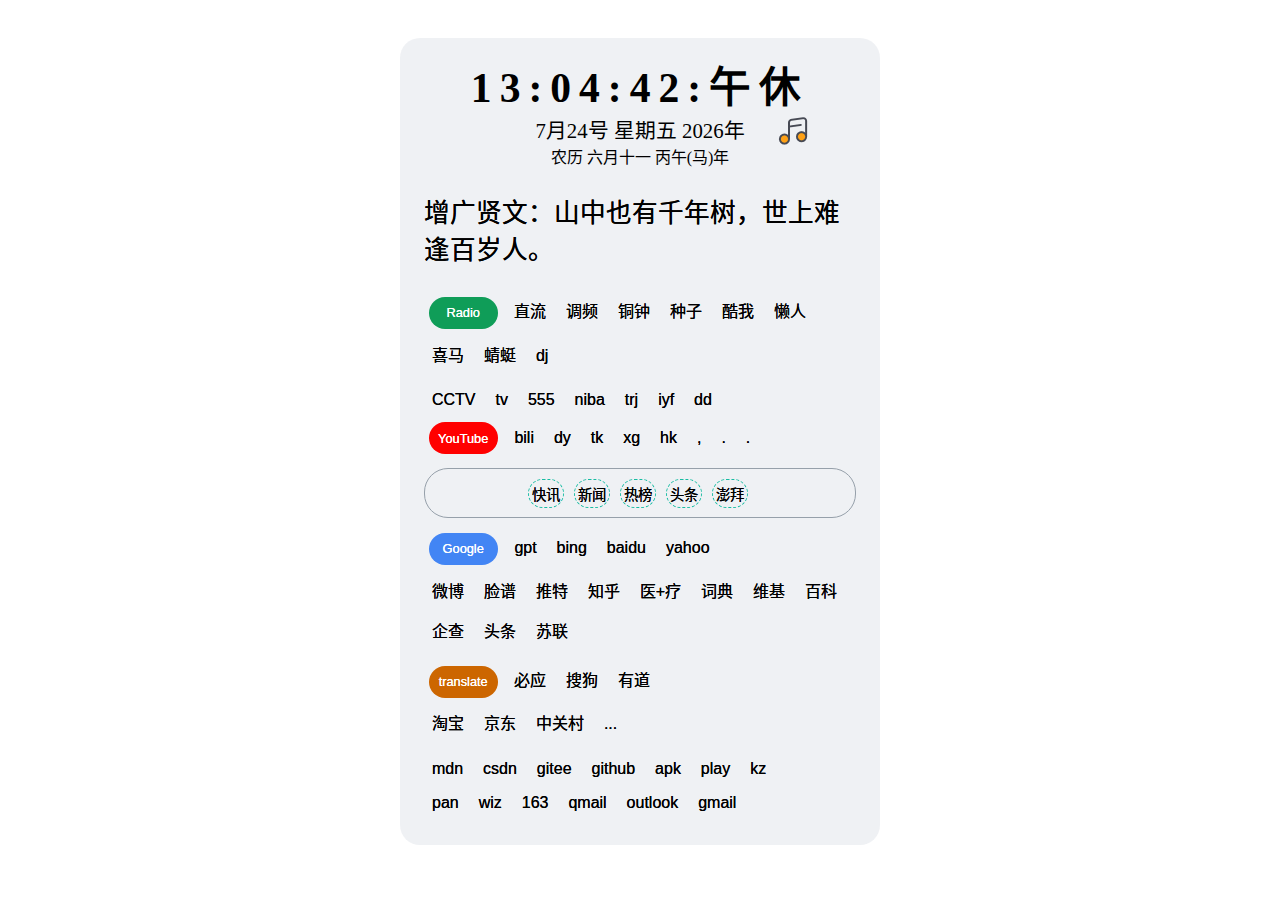
==== commit f2bd2571: "20242312" ====
--- a/index.html
+++ b/index.html
@@ -198,6 +198,7 @@
 <button class="zhilian" zhilianurl="https://www.nbyy.cc">niba</button>
 <button class="zhilian" zhilianurl="https://www.tangrenjie.one">trj</button>
 <button class="zhilian" zhilianurl="https://m.iyf.tv">iyf</button>
+<button class="zhilian" zhilianurl="https://ddys.info">dd</button>
 
 </div>
 
@@ -279,7 +280,7 @@
 <div class="sxjianju">
 <div>
 <button class="sousuo google" sousuourl="https://www.google.com" s="/search?q=">Google</button>
-<button class="zhilian" zhilianurl="https://chatbot.theb.ai/#/chat/">gpt</button>
+<button class="zhilian" zhilianurl="https://chatgpt.com">gpt</button>
 <button class="sousuo" sousuourl="https://www.bing.com/search?setmkt=en-US" s="&q=">bing</button>
 <button class="sousuo" sousuourl="https://www.baidu.com" s="/s?wd=">baidu</button>
 <button class="sousuo" sousuourl="https://search.yahoo.com" s="/search?p=">yahoo</button>
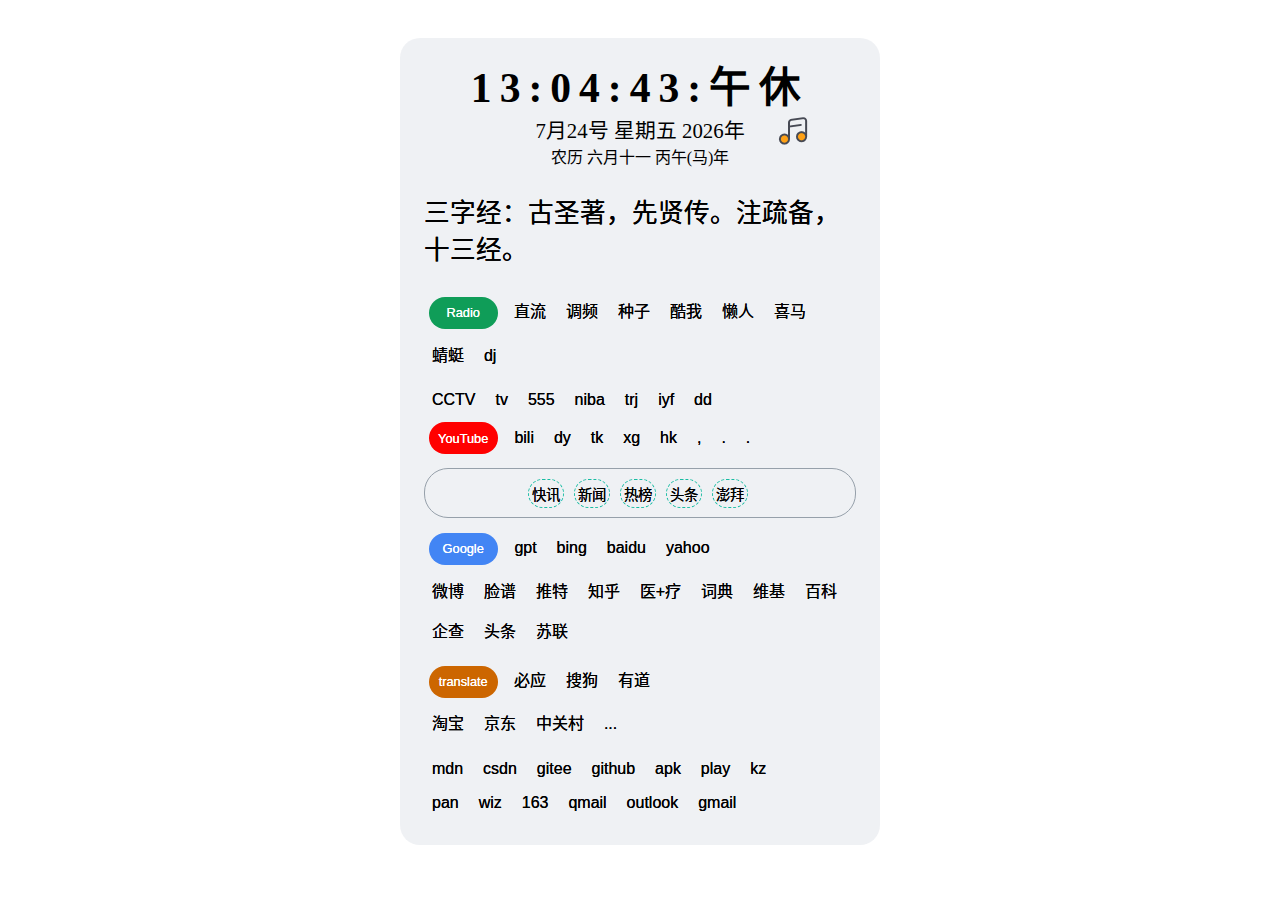
==== commit ff74bbf8: "wewe3434fd4" ====
--- a/index.html
+++ b/index.html
@@ -136,7 +136,6 @@
 
 </div>
 
-<button class="sousuo" sousuourl="https://tonzhon.com" s="/search?keyword=">铜钟</button>
 <button class="sousuo" sousuourl="https://www.zz123.com" s="/search/?key=">种子</button>
 <button class="sousuo" sousuourl="https://www.kuwo.cn" s="/search/list?key=">酷我</button>
 
@@ -162,7 +161,7 @@
 <button class="zhilian" zhilianurl="https://tv.cctv.com/live/cctv13/">央视</button>
 <button class="zhilian" zhilianurl="http://v.iqilu.com">山东</button>
 <button class="zhilian" zhilianurl="http://www.hznet.tv/live/index.shtml?id=1">菏泽</button>
-<button class="zhilian" zhilianurl="http://www.qtv.com.cn/live/tv/">青岛</button>
+<button class="zhilian" zhilianurl="http://www.qtv.com.cn/live/tv">青岛</button>
 </div>
 
 <div>
@@ -173,21 +172,31 @@
 
 <div>
 <button class="zhilian" zhilianurl="https://www.gstv.com.cn/zxc.jhtml">甘肃</button>
-<button class="zhilian" zhilianurl="http://www.xjtvs.com.cn/jlmxjtv2022/2wzgbcslm/zb/29322654.shtml">新疆</button>
+<button class="zhilian" zhilianurl="https://www.xjtvs.com.cn/live/xjtv.shtml">新疆</button>
 <button class="zhilian" zhilianurl="https://www.btzx.com.cn/special/bofang/btzxjmd/index.shtml">兵团</button>
-<button class="zhilian" zhilianurl="https://www.nmtv.cn/folder84/folder86/folder137">内蒙</button>
-<button class="zhilian" zhilianurl="https://www.vtibet.cn/html/CHAL1492477520535104/2021111212835975309/index.shtml">西藏</button>
+<button class="zhilian" zhilianurl="https://www.nmtv.cn/liveTv">内蒙</button>
+<button class="zhilian" zhilianurl="https://www.lasatv.cn/cms/tv">西藏</button>
 </div>
 
 <div>
 <button class="zhilian" zhilianurl="https://www.btime.com/btv/btvsy_index">北京</button>
-<button class="zhilian" zhilianurl="https://live.kankanews.com/huikan">上海</button>
-<button class="zhilian" zhilianurl="https://www.gdtv.cn/tvChannelDetail/43">广东</button>
+<button class="zhilian" zhilianurl="https://live.kankanews.com">上海</button>
+<button class="zhilian" zhilianurl="https://www.gdtv.cn">广东</button>
 <button class="zhilian" zhilianurl="https://www.sztv.com.cn/dianshi.shtml?id=7867">深圳</button>
 <button class="zhilian" zhilianurl="https://www.gzstv.com/tv/ch01">贵州</button>
 </div>
 
-</div>
+
+<div>
+
+<button class="zhilian" zhilianurl="https://news.hbtv.com.cn/app/tv/431">湖北</button>
+<button class="zhilian" zhilianurl="http://www.yb983.com/cys/index.html">延边</button>
+<button class="zhilian" zhilianurl="https://www.jlntv.cn/tv?id=104">吉林</button>
+<button class="zhilian" zhilianurl="https://www.hljtv.com/live">黑龙江</button>
+</div>
+
+</div>
+
 <!-- <button class="sousuo" sousuourl="https://www.555yy1.com" s="/vodsearch/-------------.html?wd=">555</button>
 <button class="sousuo" sousuourl="https://www.cctv365.co" s="/vodsearch/-------------.html?wd=">365</button>
 <button class="weiba" weibaurl="https://www.nivod.tv" s="/search.html?keyword=" sq="&catId=1">niba</button>
@@ -197,13 +206,13 @@
 <button class="zhilian" zhilianurl="https://v5deo.com">555</button>
 <button class="zhilian" zhilianurl="https://www.nbyy.cc">niba</button>
 <button class="zhilian" zhilianurl="https://www.tangrenjie.one">trj</button>
-<button class="zhilian" zhilianurl="https://m.iyf.tv">iyf</button>
+<button class="zhilian" zhilianurl="https://www.iyf.tv">iyf</button>
 <button class="zhilian" zhilianurl="https://ddys.info">dd</button>
 
 </div>
 
 <div>
-<button class="sousuo youtube" sousuourl="https://www.youtube.com" s="/results?search_query=">YouTube</button>
+<button class="sousuo youtube" sousuourl="https://www.youtube.com." s="/results?search_query=">YouTube</button>
 <button class="sousuo" sousuourl="https://search.bilibili.com" s="/all?keyword=">bili</button>
 <!-- <button class="sousuo" sousuourl="https://www.kuaishou.com" s="/search/video?searchKey=">ks</button> -->
 <button class="sousuo" sousuourl="https://www.douyin.com" s="/search/">dy</button>
@@ -280,7 +289,19 @@
 <div class="sxjianju">
 <div>
 <button class="sousuo google" sousuourl="https://www.google.com" s="/search?q=">Google</button>
+
+<!-- gpt弹窗 -->
+<button id="gptai">gpt</button>
+<!-- gpt遮罩层,点击任何地方关闭gpt弹窗 -->
+<div class="gptzzcs" id="gptzzc"></div>
+<!-- gpt链接 -->
+<div class="gptlianjies" id="gptlianjie">
+<div>
 <button class="zhilian" zhilianurl="https://chatgpt.com">gpt</button>
+<button class="zhilian" zhilianurl="https://gemini.google.com">gemini</button>
+</div>
+</div>
+
 <button class="sousuo" sousuourl="https://www.bing.com/search?setmkt=en-US" s="&q=">bing</button>
 <button class="sousuo" sousuourl="https://www.baidu.com" s="/s?wd=">baidu</button>
 <button class="sousuo" sousuourl="https://search.yahoo.com" s="/search?p=">yahoo</button>
--- a/pc.css
+++ b/pc.css
@@ -142,7 +142,8 @@
 /* tv遮罩层 */
 .zlzzcs,
 .fmzzcs,
-.tvzzcs{
+.tvzzcs,
+.gptzzcs{
 display:none;
 position:fixed;
 top:0;
@@ -154,7 +155,8 @@
 }
 .zllianjies,
 .fmlianjies,
-.tvlianjies{
+.tvlianjies,
+.gptlianjies{
 display:none;
 position:absolute;
 border-radius:9px;
@@ -168,6 +170,9 @@
 }
 .tvlianjies{
 background-color:rgba(255,230,200,.9);
+}
+.gptlianjies{
+background-color:rgba(200,130,110,.9);
 }
 
 /* 弹性布局,输入框,清除按钮,新闻 */
